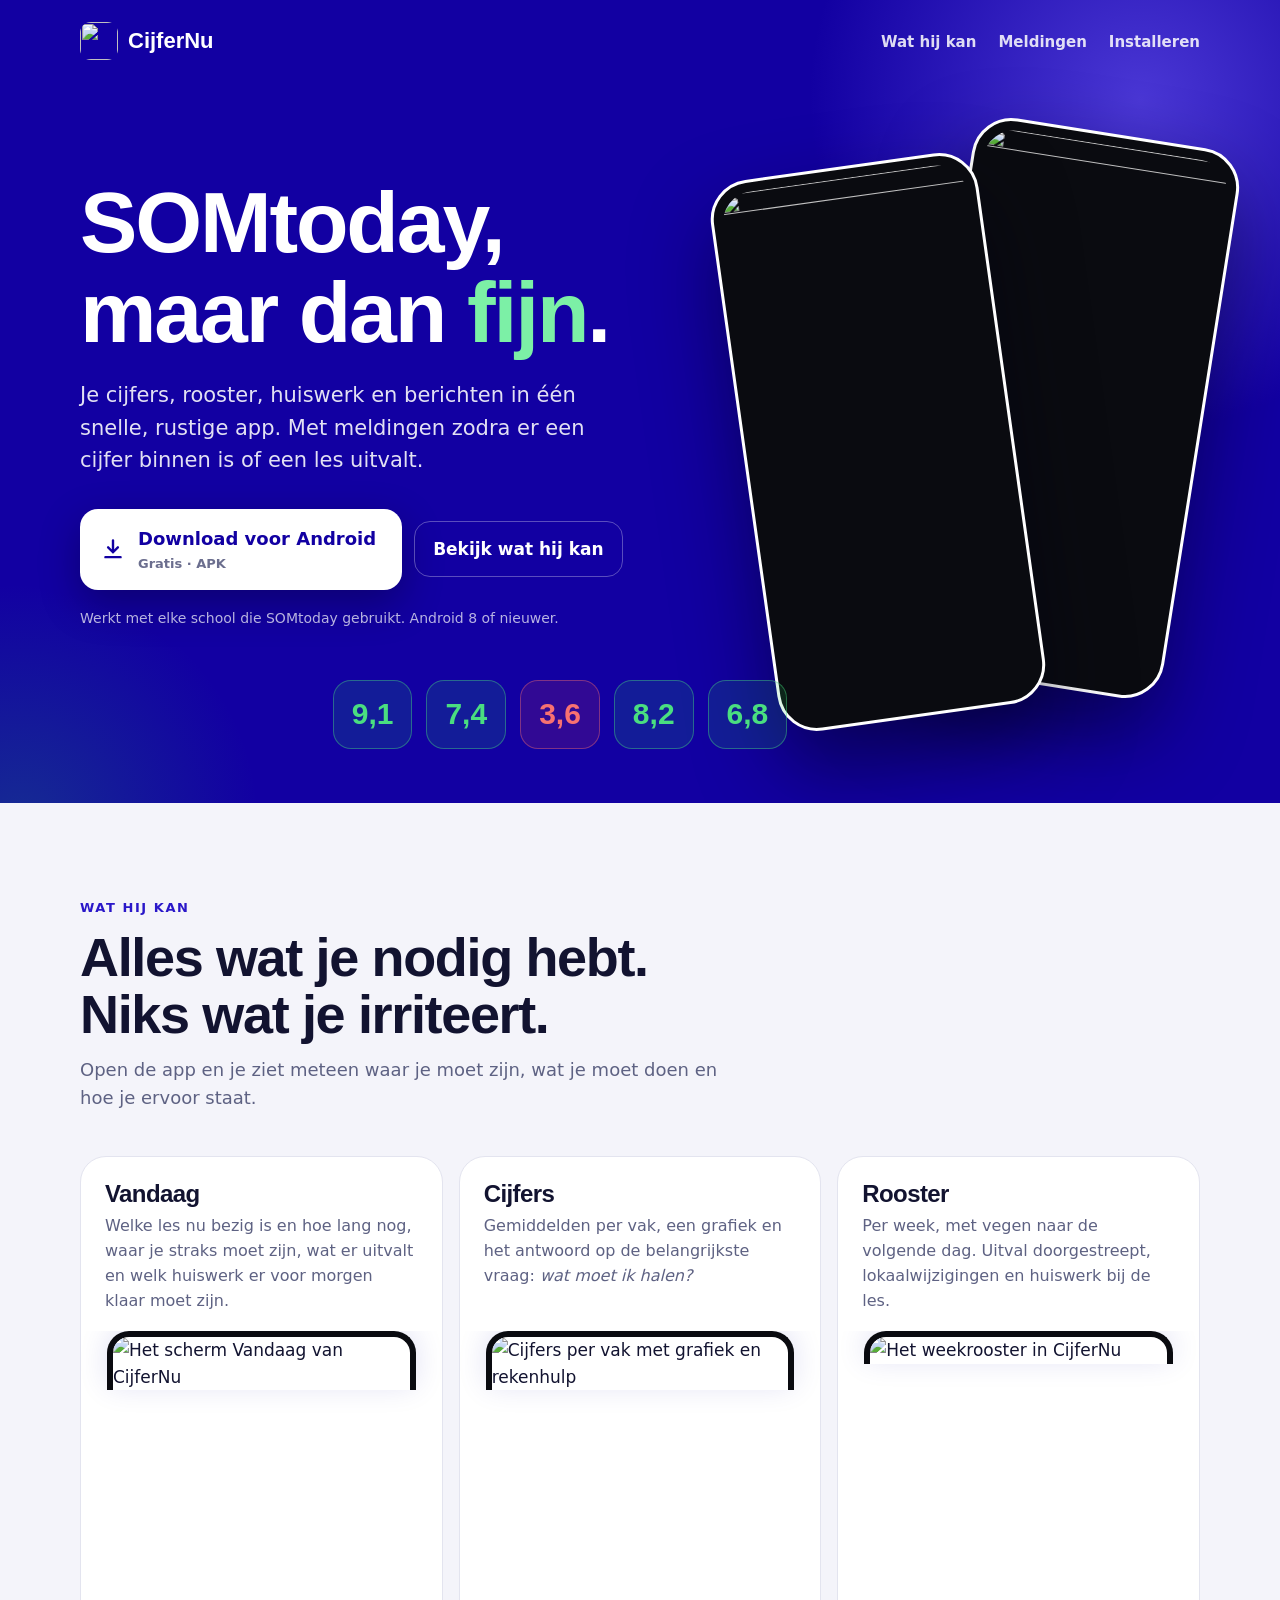
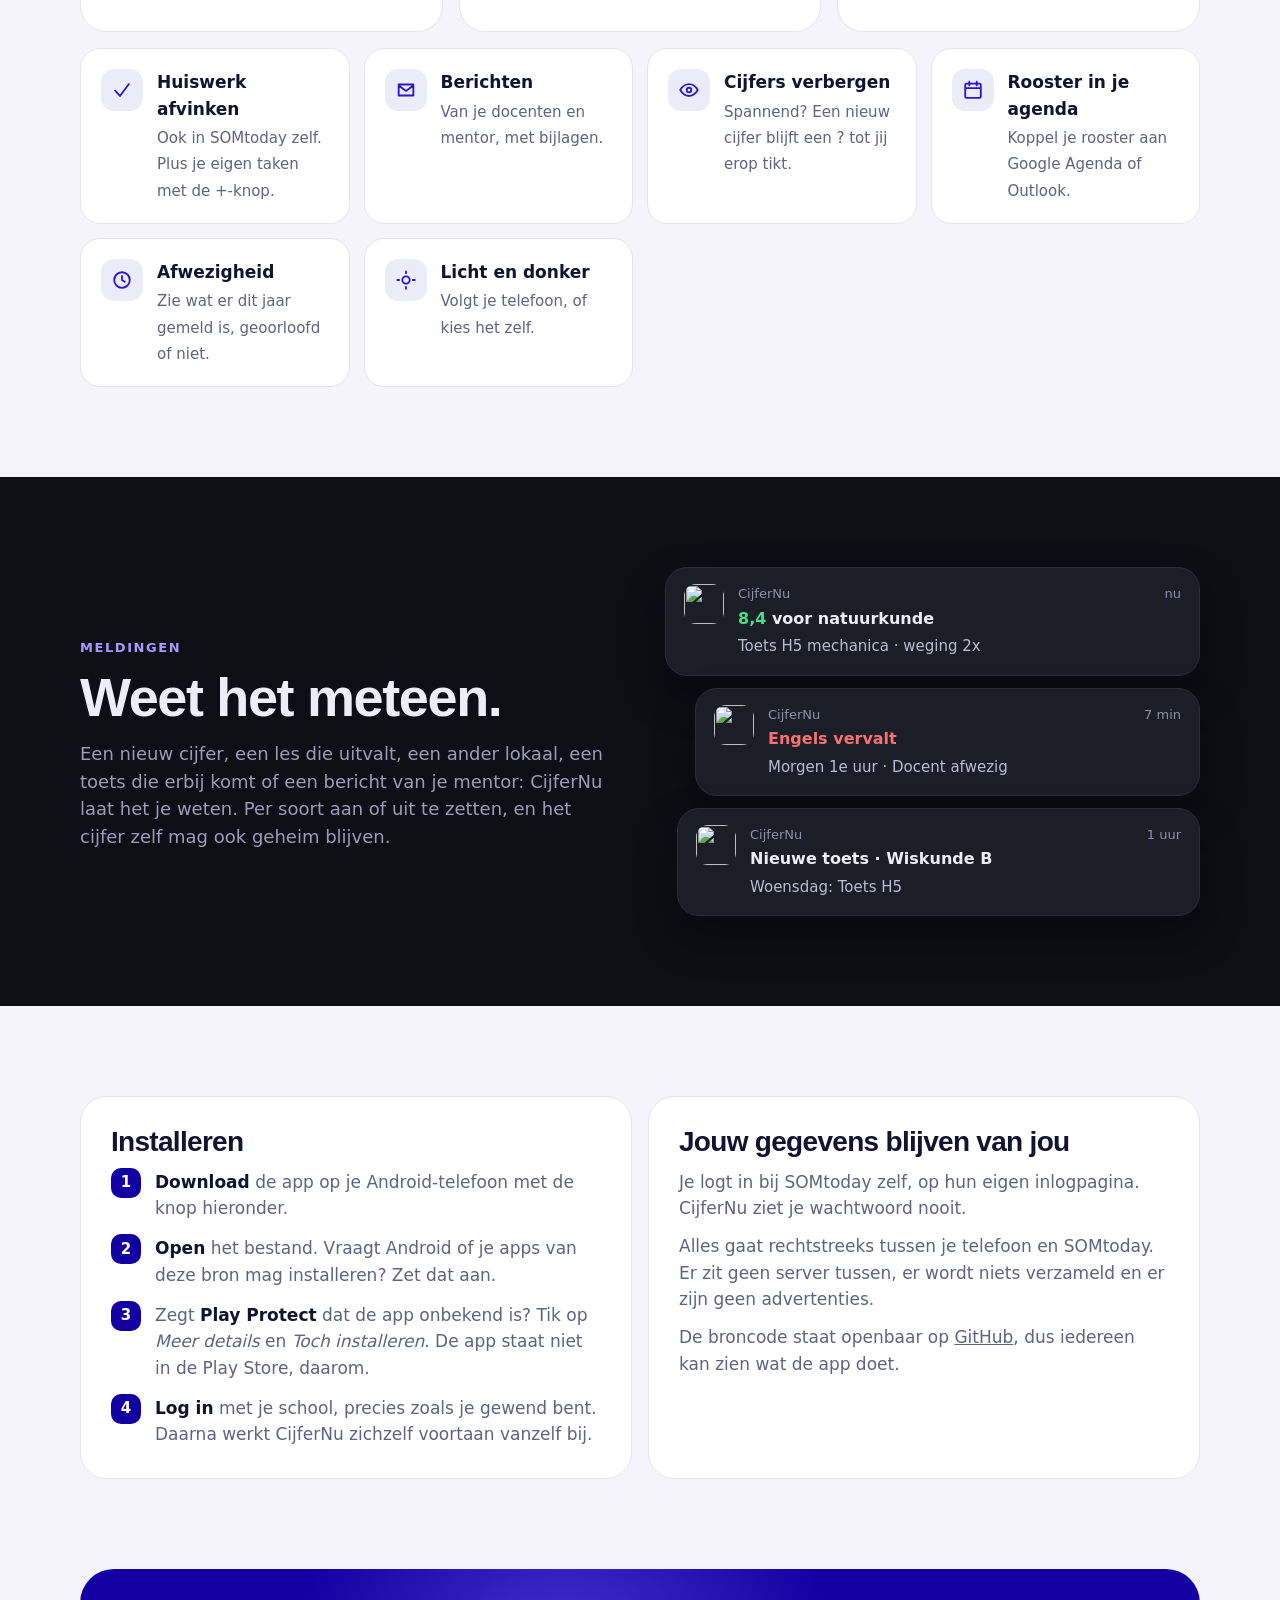
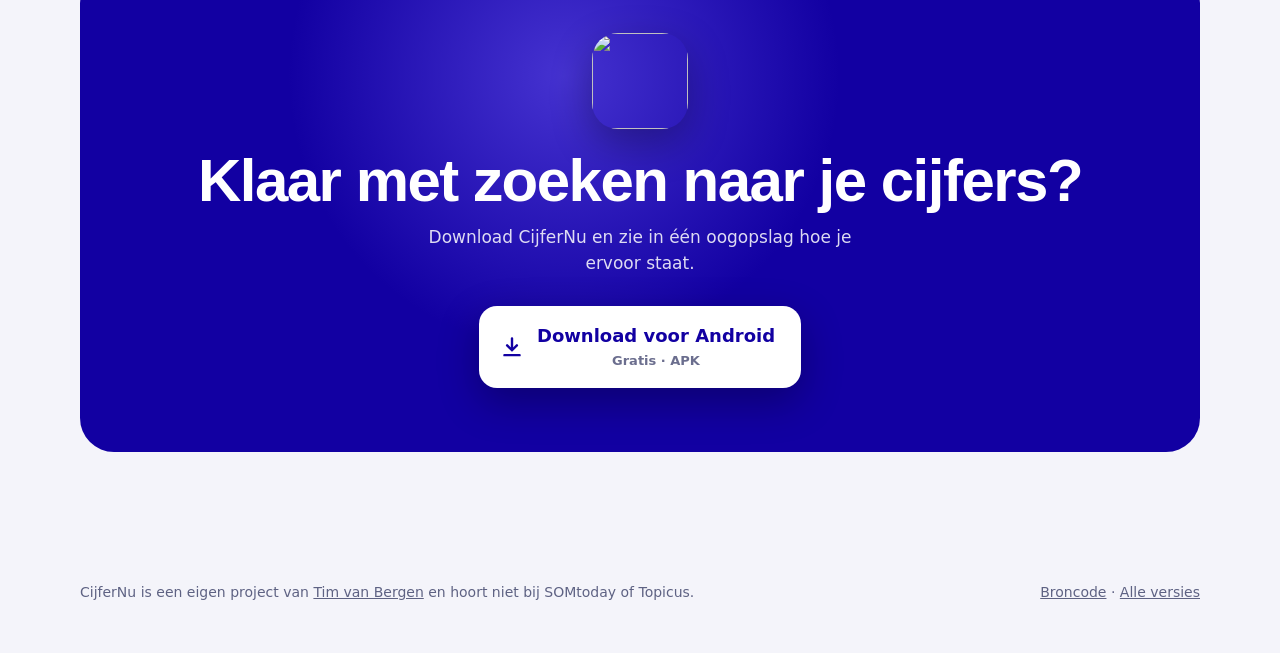
==== site/index.html @ e53814b3 "Website op cijfernu.timvanbergen.nl, korte titel op Vandaag Co-Authored-By: Claude Opus 5.5 <noreply" ====
<!doctype html>
<html lang="nl">
<head>
<meta charset="utf-8">
<meta name="viewport" content="width=device-width, initial-scale=1, viewport-fit=cover">
<title>CijferNu – SOMtoday, maar dan fijn</title>
<meta name="description" content="CijferNu is een gratis Android-app voor je cijfers, rooster, huiswerk en berichten van SOMtoday. Snel, rustig en met meldingen die wél werken.">
<meta property="og:title" content="CijferNu – SOMtoday, maar dan fijn">
<meta property="og:description" content="Je cijfers, rooster en huiswerk van SOMtoday in een app die wél fijn is. Gratis voor Android.">
<meta property="og:image" content="https://cijfernu.timvanbergen.nl/img/og.jpg">
<meta property="og:type" content="website">
<meta name="theme-color" content="#1200A2">
<link rel="icon" href="/img/favicon.png" type="image/png">
<link rel="apple-touch-icon" href="/img/icon-180.png">
<link rel="preload" href="/fonts/bricolage.woff2" as="font" type="font/woff2" crossorigin>
<style>
@font-face { font-family: 'Bricolage Grotesque'; font-weight: 200 800; font-display: swap; src: url(/fonts/bricolage.woff2) format('woff2'); }

:root {
  --indigo: #1200A2;
  --indigo-2: #2A17C9;
  --bg: #F4F4FA;
  --surface: #FFFFFF;
  --text: #121330;
  --muted: #5E6283;
  --line: #E3E4EF;
  --good: #16A34A;
  --good-soft: rgba(34, 197, 94, .14);
  --bad: #DC2626;
  --bad-soft: rgba(239, 68, 68, .12);
  --sun: #F59E0B;
  --display: 'Bricolage Grotesque', 'Segoe UI', sans-serif;
  --font: -apple-system, BlinkMacSystemFont, 'Segoe UI', Roboto, system-ui, sans-serif;
  color-scheme: light;
}
@media (prefers-color-scheme: dark) {
  :root {
    --bg: #0B0C12;
    --surface: #171922;
    --text: #ECEDF8;
    --muted: #9A9DB8;
    --line: #262937;
    --good: #22C55E;
    --bad: #F05252;
    color-scheme: dark;
  }
}

* { box-sizing: border-box; }
html { scroll-behavior: smooth; }
body { margin: 0; background: var(--bg); color: var(--text); font-family: var(--font); font-size: 17px; line-height: 1.55; -webkit-font-smoothing: antialiased; overflow-x: hidden; }
img { display: block; max-width: 100%; }
a { color: inherit; }
.wrap { width: min(1120px, 100% - 40px); margin: 0 auto; }
h1, h2, h3 { font-family: var(--display); letter-spacing: -.025em; line-height: 1.05; margin: 0; }

/* ---------- bovenkant ---------- */

.hero { background: var(--indigo); color: #fff; position: relative; overflow: hidden; padding: 22px 0 0; }
.hero::before { content: ''; position: absolute; width: 720px; height: 720px; right: -220px; top: -260px; border-radius: 50%; background: radial-gradient(circle, rgba(120, 100, 255, .55), transparent 65%); }
.hero::after { content: ''; position: absolute; width: 520px; height: 520px; left: -240px; bottom: -280px; border-radius: 50%; background: radial-gradient(circle, rgba(34, 197, 94, .22), transparent 65%); }
.top { position: relative; z-index: 1; display: flex; align-items: center; justify-content: space-between; }
.merk { display: flex; align-items: center; gap: 10px; font-family: var(--display); font-weight: 750; font-size: 22px; text-decoration: none; }
.merk img { width: 38px; height: 38px; border-radius: 11px; }
.top nav a { text-decoration: none; font-weight: 600; font-size: 15px; opacity: .85; margin-left: 22px; }
.top nav a:hover { opacity: 1; }

.hero-in { position: relative; z-index: 1; display: grid; grid-template-columns: 1.1fr .9fr; gap: 40px; align-items: center; padding: 70px 0 0; }
.hero h1 { font-size: clamp(46px, 7vw, 86px); font-weight: 780; }
.hero h1 em { font-style: normal; color: #7CF0A6; }
.hero p.lead { font-size: clamp(18px, 2vw, 21px); opacity: .88; max-width: 520px; margin: 22px 0 32px; }
.knoppen { display: flex; gap: 12px; flex-wrap: wrap; align-items: center; }
.download {
  display: inline-flex; align-items: center; gap: 12px; background: #fff; color: var(--indigo); text-decoration: none;
  padding: 16px 26px 16px 20px; border-radius: 18px; font-weight: 750; font-size: 18px; box-shadow: 0 14px 40px rgba(0, 0, 0, .3);
  transition: transform 120ms, box-shadow 120ms;
}
.download:hover { transform: translateY(-2px); box-shadow: 0 18px 48px rgba(0, 0, 0, .35); }
.download:active { transform: scale(.98); }
.download svg { width: 26px; height: 26px; }
.download small { display: block; font-size: 13px; font-weight: 600; color: #6B6E8E; margin-top: 1px; }
.tweede { color: #fff; text-decoration: none; font-weight: 650; padding: 14px 18px; border-radius: 16px; border: 1.5px solid rgba(255, 255, 255, .3); }
.tweede:hover { background: rgba(255, 255, 255, .08); }
.klein { font-size: 14px; opacity: .7; margin-top: 18px; }

.telefoons { position: relative; height: 560px; }
.tel { position: absolute; width: 270px; border-radius: 40px; padding: 9px; background: #0A0B10; border: 3px solid #fff; box-shadow: 0 40px 80px rgba(0, 0, 20, .5); }
.tel img { border-radius: 31px; width: 100%; aspect-ratio: 390 / 844; object-fit: cover; object-position: top; }
.tel.een { left: 6%; top: 34px; transform: rotate(-8deg); z-index: 2; }
.tel.twee { left: 45%; top: 0; transform: rotate(9deg); z-index: 1; }

/* ---------- tegels ---------- */

.cijferbalk { position: relative; z-index: 1; display: flex; gap: 14px; justify-content: center; margin: -10px 0 0; padding-bottom: 54px; flex-wrap: wrap; }
.tegel { font-family: var(--display); font-weight: 780; font-size: 30px; padding: 10px 18px; border-radius: 18px; border: 1.5px solid; font-variant-numeric: tabular-nums; }
.tegel.g { color: #4ADE80; background: rgba(34, 197, 94, .14); border-color: rgba(74, 222, 128, .4); }
.tegel.r { color: #F87171; background: rgba(239, 68, 68, .14); border-color: rgba(248, 113, 113, .4); }

section { padding: 90px 0; }
.kop { max-width: 640px; margin-bottom: 44px; }
.kop .label { font-size: 13px; font-weight: 800; letter-spacing: .12em; text-transform: uppercase; color: var(--indigo-2); }
@media (prefers-color-scheme: dark) { .kop .label { color: #A49BFF; } }
.kop h2 { font-size: clamp(34px, 4.6vw, 54px); font-weight: 760; margin: 10px 0 14px; }
.kop p { color: var(--muted); margin: 0; font-size: 18px; }

.functies { display: grid; grid-template-columns: repeat(3, 1fr); gap: 16px; }
.functie { background: var(--surface); border: 1px solid var(--line); border-radius: 26px; overflow: hidden; display: flex; flex-direction: column; }
.functie .tekst { padding: 24px 24px 18px; }
.functie h3 { font-size: 24px; font-weight: 720; margin-bottom: 8px; }
.functie p { margin: 0; color: var(--muted); font-size: 16px; }
.functie .shot { margin-top: auto; padding: 0 26px; height: 300px; overflow: hidden; }
.functie .shot img { border-radius: 22px 22px 0 0; border: 6px solid #0A0B10; border-bottom: 0; box-shadow: 0 -4px 30px rgba(18, 0, 162, .12); }

.lijst { display: grid; grid-template-columns: repeat(auto-fit, minmax(240px, 1fr)); gap: 14px; }
.punt { display: flex; gap: 14px; padding: 20px; border-radius: 20px; background: var(--surface); border: 1px solid var(--line); }
.punt .ic { width: 42px; height: 42px; border-radius: 13px; flex: none; display: grid; place-items: center; background: rgba(18, 0, 162, .08); color: var(--indigo-2); }
@media (prefers-color-scheme: dark) { .punt .ic { background: rgba(150, 140, 255, .14); color: #A49BFF; } }
.punt .ic svg { width: 22px; height: 22px; fill: none; stroke: currentColor; stroke-width: 2; stroke-linecap: round; stroke-linejoin: round; }
.punt b { display: block; font-size: 17px; margin-bottom: 2px; }
.punt span { color: var(--muted); font-size: 15px; }

/* ---------- meldingen ---------- */

.donker { background: #0D0E16; color: #ECEDF8; }
.donker .kop p { color: #9A9DB8; }
.donker .kop .label { color: #A49BFF; }
.meld-grid { display: grid; grid-template-columns: 1fr 1fr; gap: 50px; align-items: center; }
.meldingen { display: flex; flex-direction: column; gap: 12px; }
.melding { display: flex; gap: 14px; align-items: flex-start; background: #1B1D27; border: 1px solid #2A2D3B; border-radius: 22px; padding: 16px 18px; box-shadow: 0 20px 40px rgba(0, 0, 0, .35); }
.melding:nth-child(2) { margin-left: 30px; }
.melding:nth-child(3) { margin-left: 12px; }
.melding img { width: 40px; height: 40px; border-radius: 12px; flex: none; }
.melding .m-k { display: flex; justify-content: space-between; font-size: 13px; color: #8E91AB; }
.melding b { display: block; font-size: 16px; margin: 2px 0 1px; }
.melding span.t { font-size: 15px; color: #B9BCD3; }
.melding .g { color: #4ADE80; }
.melding .r { color: #F87171; }

/* ---------- privacy en installeren ---------- */

.twee-kol { display: grid; grid-template-columns: 1fr 1fr; gap: 16px; }
.kaart { background: var(--surface); border: 1px solid var(--line); border-radius: 26px; padding: 30px; }
.kaart h3 { font-size: 28px; font-weight: 730; margin-bottom: 12px; }
.kaart p { color: var(--muted); margin: 0 0 12px; }
.stappen { counter-reset: stap; list-style: none; padding: 0; margin: 0; display: flex; flex-direction: column; gap: 14px; }
.stappen li { counter-increment: stap; display: flex; gap: 14px; align-items: flex-start; color: var(--muted); }
.stappen li::before { content: counter(stap); flex: none; width: 30px; height: 30px; border-radius: 10px; background: var(--indigo); color: #fff; display: grid; place-items: center; font-weight: 800; font-size: 15px; margin-top: -1px; }
.stappen b { color: var(--text); }

.slot { background: var(--indigo); color: #fff; text-align: center; border-radius: 34px; padding: 64px 24px; position: relative; overflow: hidden; }
.slot::before { content: ''; position: absolute; inset: -40% 30% auto auto; width: 600px; height: 600px; border-radius: 50%; background: radial-gradient(circle, rgba(120, 100, 255, .5), transparent 65%); }
.slot > * { position: relative; }
.slot img { width: 96px; height: 96px; border-radius: 26px; margin: 0 auto 20px; box-shadow: 0 14px 40px rgba(0, 0, 0, .3); }
.slot h2 { font-size: clamp(36px, 5vw, 60px); font-weight: 780; margin-bottom: 12px; }
.slot p { opacity: .85; margin: 0 auto 30px; max-width: 480px; }
.slot .knoppen { justify-content: center; }

footer { padding: 40px 0 50px; color: var(--muted); font-size: 14px; }
footer .wrap { display: flex; justify-content: space-between; gap: 20px; flex-wrap: wrap; }
footer a { color: var(--muted); }

@media (max-width: 900px) {
  .hero-in { grid-template-columns: 1fr; padding-top: 44px; text-align: left; }
  .telefoons { height: 545px; margin: 0 auto; width: min(100%, 440px); }
  .cijferbalk { margin-top: 6px; }
  .tel { width: 220px; border-radius: 34px; }
  .tel img { border-radius: 26px; }
  .tel.een { left: 2%; }
  .tel.twee { left: auto; right: 2%; }
  .functies { grid-template-columns: 1fr; }
  .functie .shot { height: 260px; max-width: 360px; margin: 0 auto; width: 100%; }
  .meld-grid, .twee-kol { grid-template-columns: 1fr; }
  .top nav { display: none; }
  section { padding: 64px 0; }
}
@media (prefers-reduced-motion: reduce) { * { transition: none !important; } html { scroll-behavior: auto; } }
</style>
</head>
<body>

<header class="hero">
  <div class="wrap top">
    <a class="merk" href="/"><img src="/img/icon-180.png" alt="">CijferNu</a>
    <nav><a href="#functies">Wat hij kan</a><a href="#meldingen">Meldingen</a><a href="#installeren">Installeren</a></nav>
  </div>
  <div class="wrap hero-in">
    <div>
      <h1>SOMtoday,<br>maar dan <em>fijn</em>.</h1>
      <p class="lead">Je cijfers, rooster, huiswerk en berichten in één snelle, rustige app. Met meldingen zodra er een cijfer binnen is of een les uitvalt.</p>
      <div class="knoppen">
        <a class="download" href="https://github.com/timmmmmmmmn/cijfernu/releases/latest/download/CijferNu.apk" data-download>
          <svg viewBox="0 0 24 24" fill="none" stroke="currentColor" stroke-width="2.2" stroke-linecap="round" stroke-linejoin="round"><path d="M12 4v11M7.5 10.5 12 15l4.5-4.5M5 19.5h14"/></svg>
          <span>Download voor Android<small data-versie>Gratis · APK</small></span>
        </a>
        <a class="tweede" href="#functies">Bekijk wat hij kan</a>
      </div>
      <p class="klein">Werkt met elke school die SOMtoday gebruikt. Android 8 of nieuwer.</p>
    </div>
    <div class="telefoons" aria-hidden="true">
      <div class="tel twee"><img src="/img/cijfers-donker.webp" alt=""></div>
      <div class="tel een"><img src="/img/vandaag.webp" alt=""></div>
    </div>
  </div>
  <div class="wrap cijferbalk" aria-hidden="true">
    <span class="tegel g">9,1</span><span class="tegel g">7,4</span><span class="tegel r">3,6</span><span class="tegel g">8,2</span><span class="tegel g">6,8</span>
  </div>
</header>

<main>
  <section id="functies">
    <div class="wrap">
      <div class="kop">
        <span class="label">Wat hij kan</span>
        <h2>Alles wat je nodig hebt. Niks wat je irriteert.</h2>
        <p>Open de app en je ziet meteen waar je moet zijn, wat je moet doen en hoe je ervoor staat.</p>
      </div>
      <div class="functies">
        <article class="functie">
          <div class="tekst"><h3>Vandaag</h3><p>Welke les nu bezig is en hoe lang nog, waar je straks moet zijn, wat er uitvalt en welk huiswerk er voor morgen klaar moet zijn.</p></div>
          <div class="shot"><img src="/img/vandaag.webp" alt="Het scherm Vandaag van CijferNu" loading="lazy"></div>
        </article>
        <article class="functie">
          <div class="tekst"><h3>Cijfers</h3><p>Gemiddelden per vak, een grafiek en het antwoord op de belangrijkste vraag: <i>wat moet ik halen?</i></p></div>
          <div class="shot"><img src="/img/vak.webp" alt="Cijfers per vak met grafiek en rekenhulp" loading="lazy"></div>
        </article>
        <article class="functie">
          <div class="tekst"><h3>Rooster</h3><p>Per week, met vegen naar de volgende dag. Uitval doorgestreept, lokaalwijzigingen en huiswerk bij de les.</p></div>
          <div class="shot"><img src="/img/rooster.webp" alt="Het weekrooster in CijferNu" loading="lazy"></div>
        </article>
      </div>

      <div class="lijst" style="margin-top:16px">
        <div class="punt"><div class="ic"><svg viewBox="0 0 24 24"><path d="M4.5 12.8 9.8 18.5 19.5 5.5"/></svg></div><div><b>Huiswerk afvinken</b><span>Ook in SOMtoday zelf. Plus je eigen taken met de +-knop.</span></div></div>
        <div class="punt"><div class="ic"><svg viewBox="0 0 24 24"><path d="M4 6h16v12H4zM4 7l8 6 8-6"/></svg></div><div><b>Berichten</b><span>Van je docenten en mentor, met bijlagen.</span></div></div>
        <div class="punt"><div class="ic"><svg viewBox="0 0 24 24"><path d="M2.5 12S6 5.5 12 5.5 21.5 12 21.5 12 18 18.5 12 18.5 2.5 12 2.5 12zM12 9.5a2.5 2.5 0 1 1 0 5a2.5 2.5 0 0 1 0-5z"/></svg></div><div><b>Cijfers verbergen</b><span>Spannend? Een nieuw cijfer blijft een ? tot jij erop tikt.</span></div></div>
        <div class="punt"><div class="ic"><svg viewBox="0 0 24 24"><path d="M5 5h14a1.5 1.5 0 0 1 1.5 1.5V19a1.5 1.5 0 0 1-1.5 1.5H5A1.5 1.5 0 0 1 3.5 19V6.5A1.5 1.5 0 0 1 5 5zM3.5 10h17M8 3v4M16 3v4"/></svg></div><div><b>Rooster in je agenda</b><span>Koppel je rooster aan Google Agenda of Outlook.</span></div></div>
        <div class="punt"><div class="ic"><svg viewBox="0 0 24 24"><path d="M12 3.5a8.5 8.5 0 1 1 0 17a8.5 8.5 0 0 1 0-17zM12 7.5V12l3 2"/></svg></div><div><b>Afwezigheid</b><span>Zie wat er dit jaar gemeld is, geoorloofd of niet.</span></div></div>
        <div class="punt"><div class="ic"><svg viewBox="0 0 24 24"><path d="M12 8a4 4 0 1 1 0 8a4 4 0 0 1 0-8zM12 2.5v2M12 19.5v2M2.5 12h2M19.5 12h2"/></svg></div><div><b>Licht en donker</b><span>Volgt je telefoon, of kies het zelf.</span></div></div>
      </div>
    </div>
  </section>

  <section id="meldingen" class="donker">
    <div class="wrap meld-grid">
      <div class="kop" style="margin:0">
        <span class="label">Meldingen</span>
        <h2>Weet het meteen.</h2>
        <p>Een nieuw cijfer, een les die uitvalt, een ander lokaal, een toets die erbij komt of een bericht van je mentor: CijferNu laat het je weten. Per soort aan of uit te zetten, en het cijfer zelf mag ook geheim blijven.</p>
      </div>
      <div class="meldingen" aria-hidden="true">
        <div class="melding"><img src="/img/icon-180.png" alt=""><div style="flex:1"><div class="m-k"><span>CijferNu</span><span>nu</span></div><b><span class="g">8,4</span> voor natuurkunde</b><span class="t">Toets H5 mechanica · weging 2x</span></div></div>
        <div class="melding"><img src="/img/icon-180.png" alt=""><div style="flex:1"><div class="m-k"><span>CijferNu</span><span>7 min</span></div><b><span class="r">Engels vervalt</span></b><span class="t">Morgen 1e uur · Docent afwezig</span></div></div>
        <div class="melding"><img src="/img/icon-180.png" alt=""><div style="flex:1"><div class="m-k"><span>CijferNu</span><span>1 uur</span></div><b>Nieuwe toets · Wiskunde B</b><span class="t">Woensdag: Toets H5</span></div></div>
      </div>
    </div>
  </section>

  <section id="installeren">
    <div class="wrap">
      <div class="twee-kol">
        <div class="kaart">
          <h3>Installeren</h3>
          <ol class="stappen">
            <li><span><b>Download</b> de app op je Android-telefoon met de knop hieronder.</span></li>
            <li><span><b>Open</b> het bestand. Vraagt Android of je apps van deze bron mag installeren? Zet dat aan.</span></li>
            <li><span>Zegt <b>Play Protect</b> dat de app onbekend is? Tik op <i>Meer details</i> en <i>Toch installeren</i>. De app staat niet in de Play Store, daarom.</span></li>
            <li><span><b>Log in</b> met je school, precies zoals je gewend bent. Daarna werkt CijferNu zichzelf voortaan vanzelf bij.</span></li>
          </ol>
        </div>
        <div class="kaart">
          <h3>Jouw gegevens blijven van jou</h3>
          <p>Je logt in bij SOMtoday zelf, op hun eigen inlogpagina. CijferNu ziet je wachtwoord nooit.</p>
          <p>Alles gaat rechtstreeks tussen je telefoon en SOMtoday. Er zit geen server tussen, er wordt niets verzameld en er zijn geen advertenties.</p>
          <p>De broncode staat openbaar op <a href="https://github.com/timmmmmmmmn/cijfernu">GitHub</a>, dus iedereen kan zien wat de app doet.</p>
        </div>
      </div>
    </div>
  </section>

  <section style="padding-top:0">
    <div class="wrap">
      <div class="slot">
        <img src="/img/icon-512.png" alt="">
        <h2>Klaar met zoeken naar je cijfers?</h2>
        <p>Download CijferNu en zie in één oogopslag hoe je ervoor staat.</p>
        <div class="knoppen">
          <a class="download" href="https://github.com/timmmmmmmmn/cijfernu/releases/latest/download/CijferNu.apk" data-download>
            <svg viewBox="0 0 24 24" fill="none" stroke="currentColor" stroke-width="2.2" stroke-linecap="round" stroke-linejoin="round"><path d="M12 4v11M7.5 10.5 12 15l4.5-4.5M5 19.5h14"/></svg>
            <span>Download voor Android<small data-versie>Gratis · APK</small></span>
          </a>
        </div>
      </div>
    </div>
  </section>
</main>

<footer>
  <div class="wrap">
    <span>CijferNu is een eigen project van <a href="https://timvanbergen.nl">Tim van Bergen</a> en hoort niet bij SOMtoday of Topicus.</span>
    <span><a href="https://github.com/timmmmmmmmn/cijfernu">Broncode</a> · <a href="https://github.com/timmmmmmmmn/cijfernu/releases">Alle versies</a></span>
  </div>
</footer>

<script>
// Laat de nieuwste versie zien op de downloadknoppen (lukt het niet, dan blijft er gewoon "Gratis · APK" staan).
fetch('https://api.github.com/repos/timmmmmmmmn/cijfernu/releases/latest')
  .then(function (r) { return r.ok ? r.json() : null; })
  .then(function (d) {
    if (!d || !d.tag_name) return;
    var apk = (d.assets || []).filter(function (a) { return /\.apk$/.test(a.name); })[0];
    var mb = apk ? ' · ' + (apk.size / 1048576).toFixed(1).replace('.', ',') + ' MB' : '';
    document.querySelectorAll('[data-versie]').forEach(function (el) { el.textContent = 'Gratis · versie ' + d.tag_name.replace(/^v/, '') + mb; });
  })
  .catch(function () {});
</script>
</body>
</html>
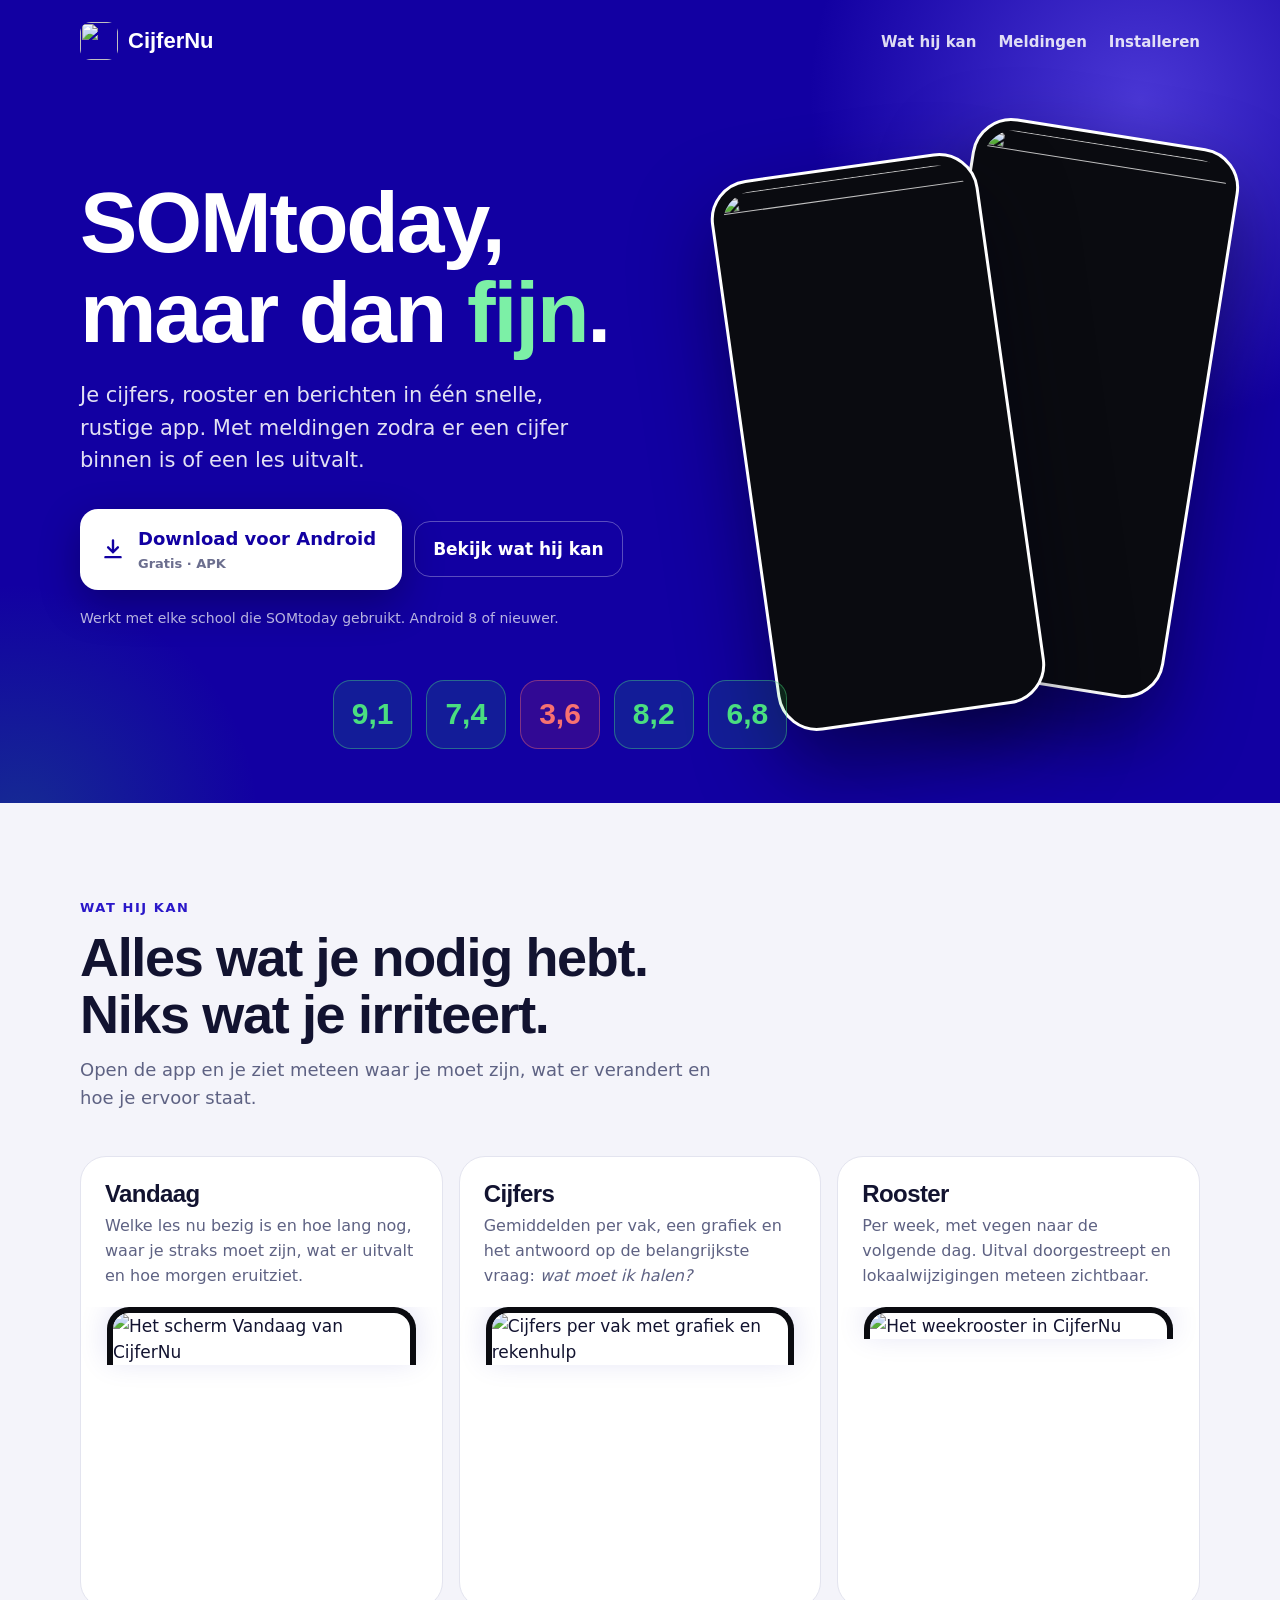
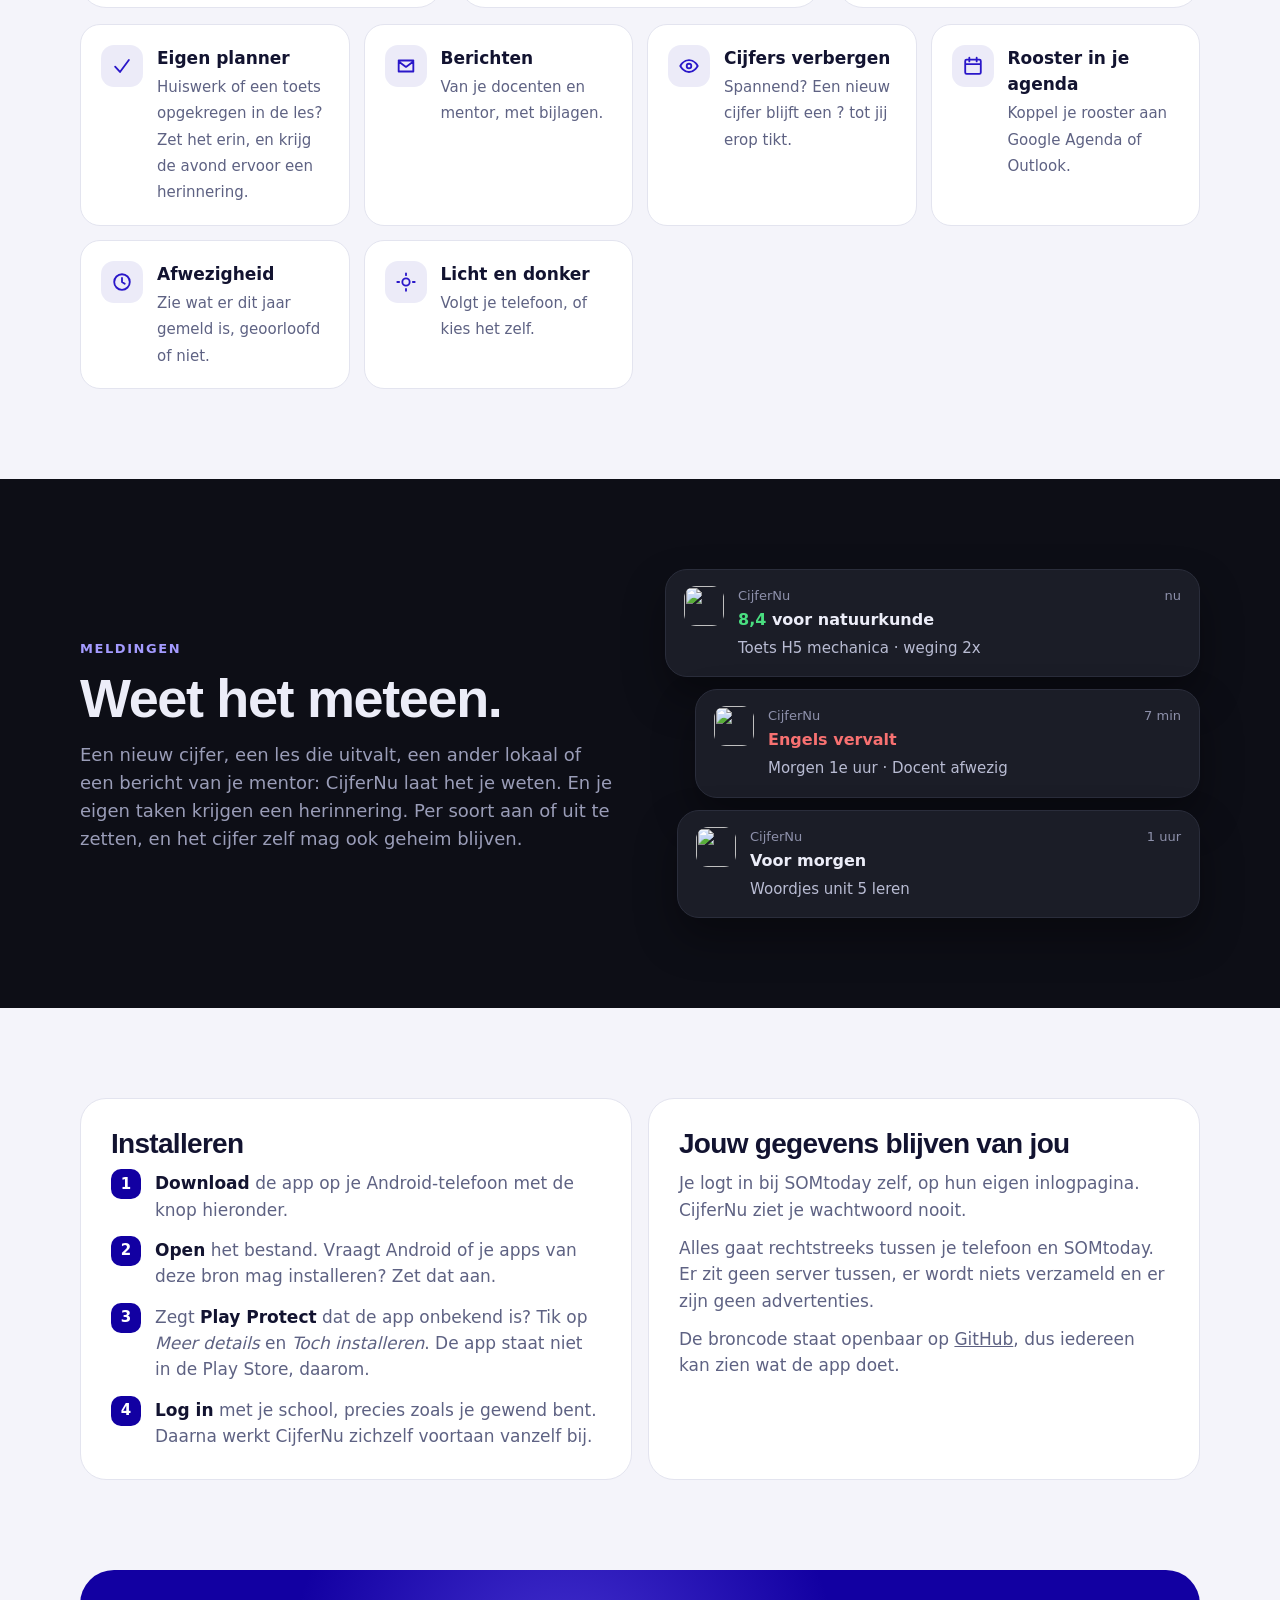
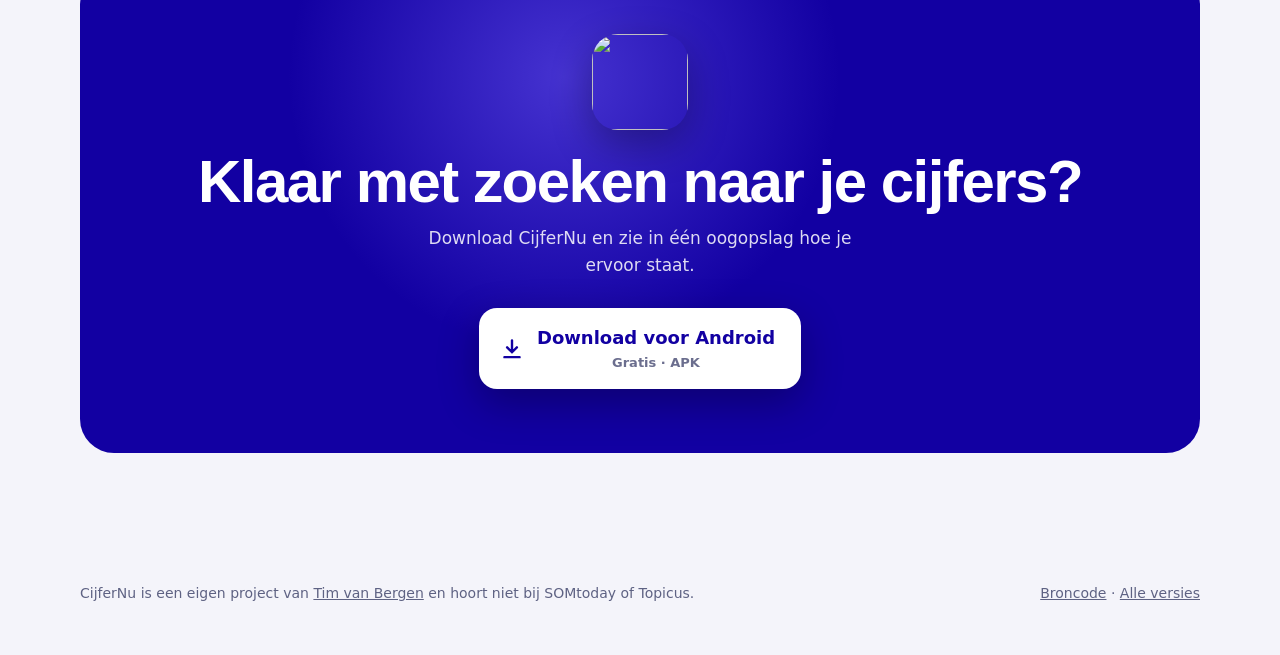
==== commit 79bc05dc: "Geen huiswerk meer op Vandaag: eigen planner met herinneringen De docenten zetten geen huiswerk in S" ====
--- a/site/index.html
+++ b/site/index.html
@@ -4,9 +4,9 @@
 <meta charset="utf-8">
 <meta name="viewport" content="width=device-width, initial-scale=1, viewport-fit=cover">
 <title>CijferNu – SOMtoday, maar dan fijn</title>
-<meta name="description" content="CijferNu is een gratis Android-app voor je cijfers, rooster, huiswerk en berichten van SOMtoday. Snel, rustig en met meldingen die wél werken.">
+<meta name="description" content="CijferNu is een gratis Android-app voor je cijfers, rooster en berichten van SOMtoday. Snel, rustig en met meldingen die wél werken.">
 <meta property="og:title" content="CijferNu – SOMtoday, maar dan fijn">
-<meta property="og:description" content="Je cijfers, rooster en huiswerk van SOMtoday in een app die wél fijn is. Gratis voor Android.">
+<meta property="og:description" content="Je cijfers en rooster van SOMtoday in een app die wél fijn is. Gratis voor Android.">
 <meta property="og:image" content="https://cijfernu.timvanbergen.nl/img/og.jpg">
 <meta property="og:type" content="website">
 <meta name="theme-color" content="#1200A2">
@@ -186,7 +186,7 @@
   <div class="wrap hero-in">
     <div>
       <h1>SOMtoday,<br>maar dan <em>fijn</em>.</h1>
-      <p class="lead">Je cijfers, rooster, huiswerk en berichten in één snelle, rustige app. Met meldingen zodra er een cijfer binnen is of een les uitvalt.</p>
+      <p class="lead">Je cijfers, rooster en berichten in één snelle, rustige app. Met meldingen zodra er een cijfer binnen is of een les uitvalt.</p>
       <div class="knoppen">
         <a class="download" href="https://github.com/timmmmmmmmn/cijfernu/releases/latest/download/CijferNu.apk" data-download>
           <svg viewBox="0 0 24 24" fill="none" stroke="currentColor" stroke-width="2.2" stroke-linecap="round" stroke-linejoin="round"><path d="M12 4v11M7.5 10.5 12 15l4.5-4.5M5 19.5h14"/></svg>
@@ -212,11 +212,11 @@
       <div class="kop">
         <span class="label">Wat hij kan</span>
         <h2>Alles wat je nodig hebt. Niks wat je irriteert.</h2>
-        <p>Open de app en je ziet meteen waar je moet zijn, wat je moet doen en hoe je ervoor staat.</p>
+        <p>Open de app en je ziet meteen waar je moet zijn, wat er verandert en hoe je ervoor staat.</p>
       </div>
       <div class="functies">
         <article class="functie">
-          <div class="tekst"><h3>Vandaag</h3><p>Welke les nu bezig is en hoe lang nog, waar je straks moet zijn, wat er uitvalt en welk huiswerk er voor morgen klaar moet zijn.</p></div>
+          <div class="tekst"><h3>Vandaag</h3><p>Welke les nu bezig is en hoe lang nog, waar je straks moet zijn, wat er uitvalt en hoe morgen eruitziet.</p></div>
           <div class="shot"><img src="/img/vandaag.webp" alt="Het scherm Vandaag van CijferNu" loading="lazy"></div>
         </article>
         <article class="functie">
@@ -224,13 +224,13 @@
           <div class="shot"><img src="/img/vak.webp" alt="Cijfers per vak met grafiek en rekenhulp" loading="lazy"></div>
         </article>
         <article class="functie">
-          <div class="tekst"><h3>Rooster</h3><p>Per week, met vegen naar de volgende dag. Uitval doorgestreept, lokaalwijzigingen en huiswerk bij de les.</p></div>
+          <div class="tekst"><h3>Rooster</h3><p>Per week, met vegen naar de volgende dag. Uitval doorgestreept en lokaalwijzigingen meteen zichtbaar.</p></div>
           <div class="shot"><img src="/img/rooster.webp" alt="Het weekrooster in CijferNu" loading="lazy"></div>
         </article>
       </div>
 
       <div class="lijst" style="margin-top:16px">
-        <div class="punt"><div class="ic"><svg viewBox="0 0 24 24"><path d="M4.5 12.8 9.8 18.5 19.5 5.5"/></svg></div><div><b>Huiswerk afvinken</b><span>Ook in SOMtoday zelf. Plus je eigen taken met de +-knop.</span></div></div>
+        <div class="punt"><div class="ic"><svg viewBox="0 0 24 24"><path d="M4.5 12.8 9.8 18.5 19.5 5.5"/></svg></div><div><b>Eigen planner</b><span>Huiswerk of een toets opgekregen in de les? Zet het erin, en krijg de avond ervoor een herinnering.</span></div></div>
         <div class="punt"><div class="ic"><svg viewBox="0 0 24 24"><path d="M4 6h16v12H4zM4 7l8 6 8-6"/></svg></div><div><b>Berichten</b><span>Van je docenten en mentor, met bijlagen.</span></div></div>
         <div class="punt"><div class="ic"><svg viewBox="0 0 24 24"><path d="M2.5 12S6 5.5 12 5.5 21.5 12 21.5 12 18 18.5 12 18.5 2.5 12 2.5 12zM12 9.5a2.5 2.5 0 1 1 0 5a2.5 2.5 0 0 1 0-5z"/></svg></div><div><b>Cijfers verbergen</b><span>Spannend? Een nieuw cijfer blijft een ? tot jij erop tikt.</span></div></div>
         <div class="punt"><div class="ic"><svg viewBox="0 0 24 24"><path d="M5 5h14a1.5 1.5 0 0 1 1.5 1.5V19a1.5 1.5 0 0 1-1.5 1.5H5A1.5 1.5 0 0 1 3.5 19V6.5A1.5 1.5 0 0 1 5 5zM3.5 10h17M8 3v4M16 3v4"/></svg></div><div><b>Rooster in je agenda</b><span>Koppel je rooster aan Google Agenda of Outlook.</span></div></div>
@@ -245,12 +245,12 @@
       <div class="kop" style="margin:0">
         <span class="label">Meldingen</span>
         <h2>Weet het meteen.</h2>
-        <p>Een nieuw cijfer, een les die uitvalt, een ander lokaal, een toets die erbij komt of een bericht van je mentor: CijferNu laat het je weten. Per soort aan of uit te zetten, en het cijfer zelf mag ook geheim blijven.</p>
+        <p>Een nieuw cijfer, een les die uitvalt, een ander lokaal of een bericht van je mentor: CijferNu laat het je weten. En je eigen taken krijgen een herinnering. Per soort aan of uit te zetten, en het cijfer zelf mag ook geheim blijven.</p>
       </div>
       <div class="meldingen" aria-hidden="true">
         <div class="melding"><img src="/img/icon-180.png" alt=""><div style="flex:1"><div class="m-k"><span>CijferNu</span><span>nu</span></div><b><span class="g">8,4</span> voor natuurkunde</b><span class="t">Toets H5 mechanica · weging 2x</span></div></div>
         <div class="melding"><img src="/img/icon-180.png" alt=""><div style="flex:1"><div class="m-k"><span>CijferNu</span><span>7 min</span></div><b><span class="r">Engels vervalt</span></b><span class="t">Morgen 1e uur · Docent afwezig</span></div></div>
-        <div class="melding"><img src="/img/icon-180.png" alt=""><div style="flex:1"><div class="m-k"><span>CijferNu</span><span>1 uur</span></div><b>Nieuwe toets · Wiskunde B</b><span class="t">Woensdag: Toets H5</span></div></div>
+        <div class="melding"><img src="/img/icon-180.png" alt=""><div style="flex:1"><div class="m-k"><span>CijferNu</span><span>1 uur</span></div><b>Voor morgen</b><span class="t">Woordjes unit 5 leren</span></div></div>
       </div>
     </div>
   </section>
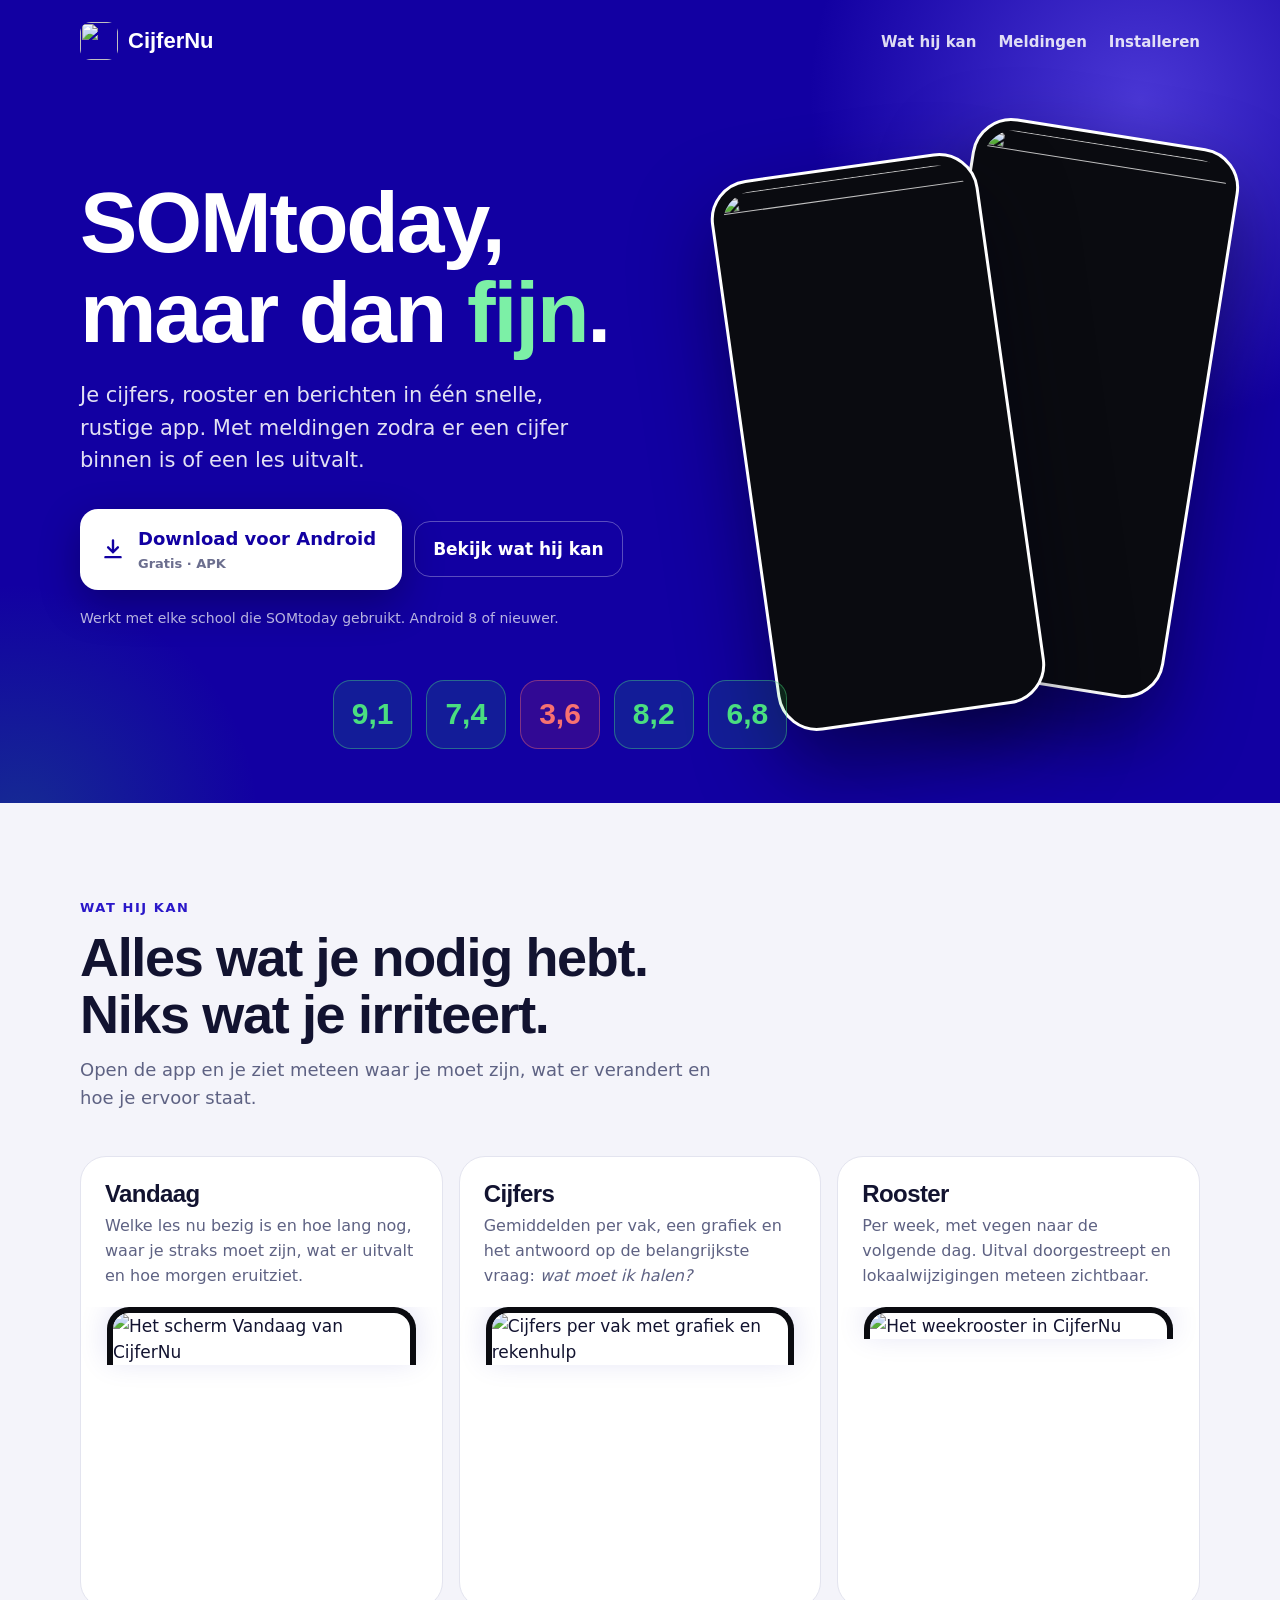
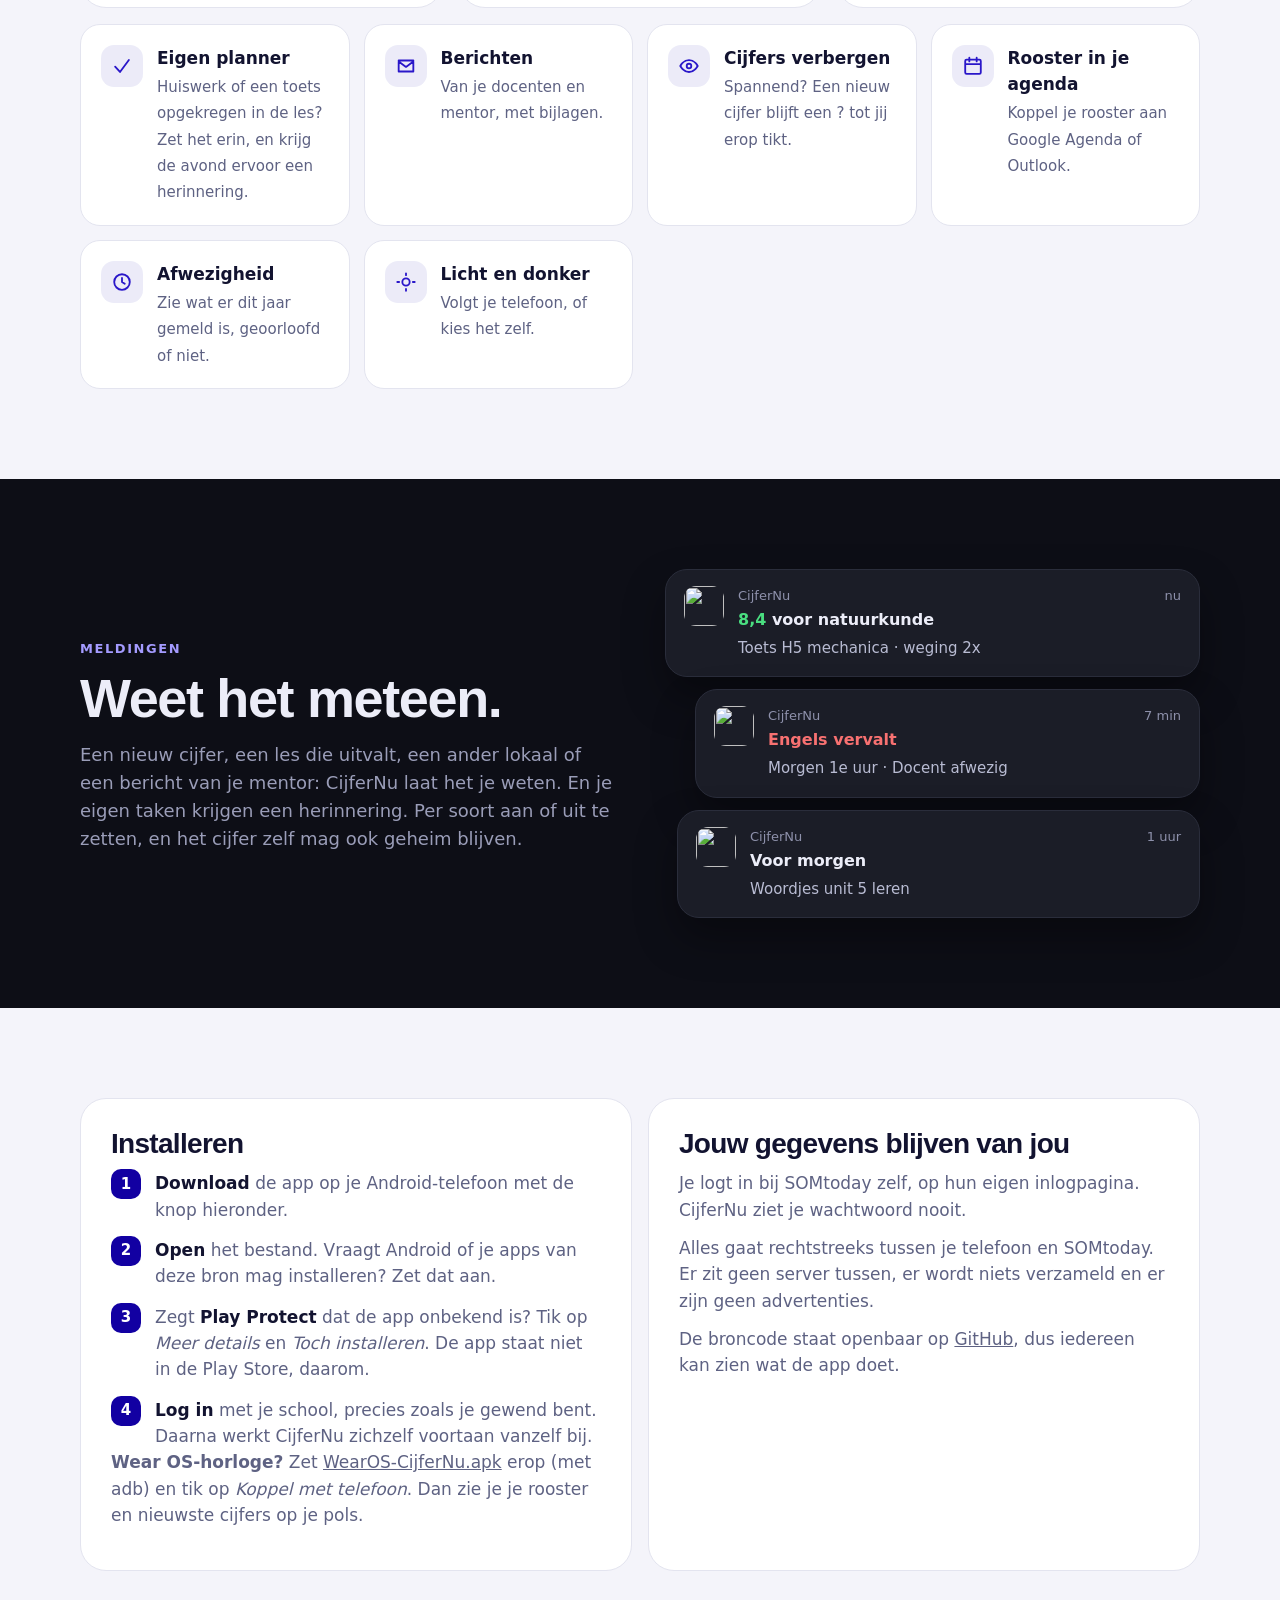
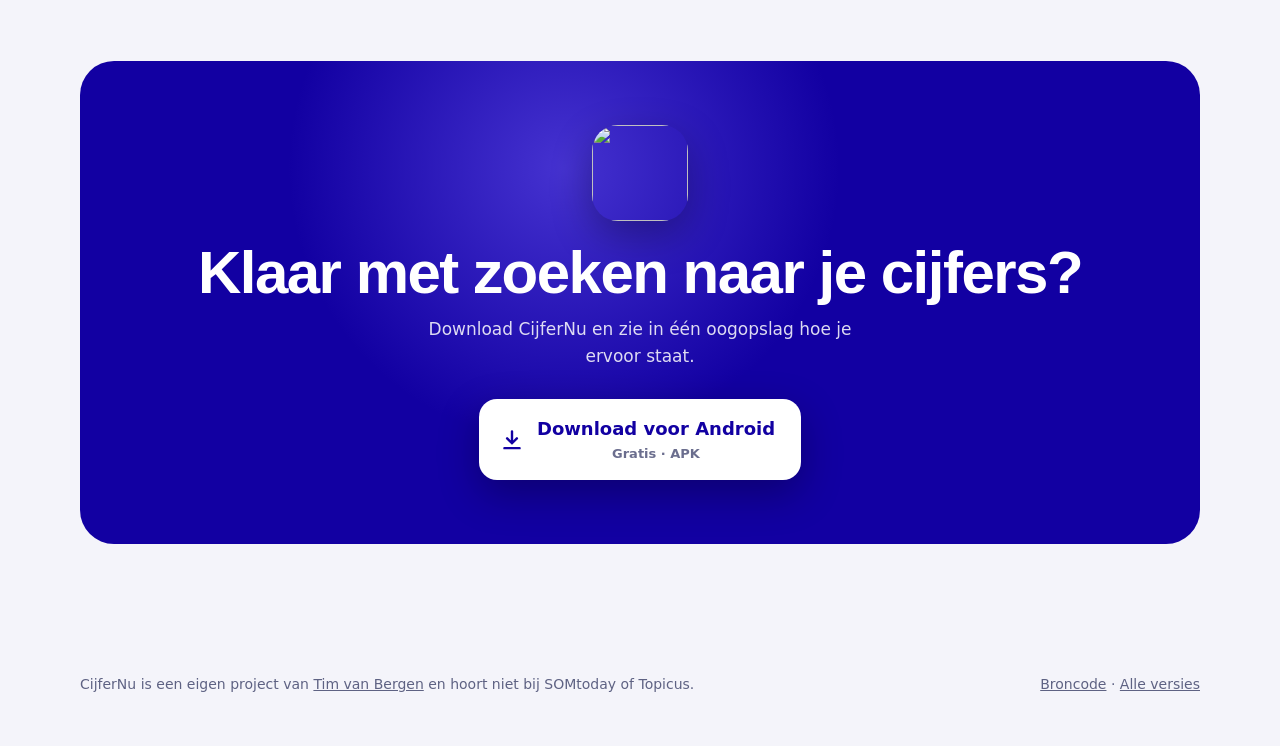
==== commit 51c11fb4: "CijferNu voor Wear OS: rooster en cijfers op je horloge Nieuwe module android/wear (Compose voor Wea" ====
--- a/site/index.html
+++ b/site/index.html
@@ -266,6 +266,7 @@
             <li><span>Zegt <b>Play Protect</b> dat de app onbekend is? Tik op <i>Meer details</i> en <i>Toch installeren</i>. De app staat niet in de Play Store, daarom.</span></li>
             <li><span><b>Log in</b> met je school, precies zoals je gewend bent. Daarna werkt CijferNu zichzelf voortaan vanzelf bij.</span></li>
           </ol>
+          <p><b>Wear OS-horloge?</b> Zet <a href="https://github.com/timmmmmmmmn/cijfernu/releases/latest/download/WearOS-CijferNu.apk">WearOS-CijferNu.apk</a> erop (met adb) en tik op <i>Koppel met telefoon</i>. Dan zie je je rooster en nieuwste cijfers op je pols.</p>
         </div>
         <div class="kaart">
           <h3>Jouw gegevens blijven van jou</h3>
@@ -307,7 +308,7 @@
   .then(function (r) { return r.ok ? r.json() : null; })
   .then(function (d) {
     if (!d || !d.tag_name) return;
-    var apk = (d.assets || []).filter(function (a) { return /\.apk$/.test(a.name); })[0];
+    var apk = (d.assets || []).filter(function (a) { return a.name === 'CijferNu.apk'; })[0];
     var mb = apk ? ' · ' + (apk.size / 1048576).toFixed(1).replace('.', ',') + ' MB' : '';
     document.querySelectorAll('[data-versie]').forEach(function (el) { el.textContent = 'Gratis · versie ' + d.tag_name.replace(/^v/, '') + mb; });
   })
